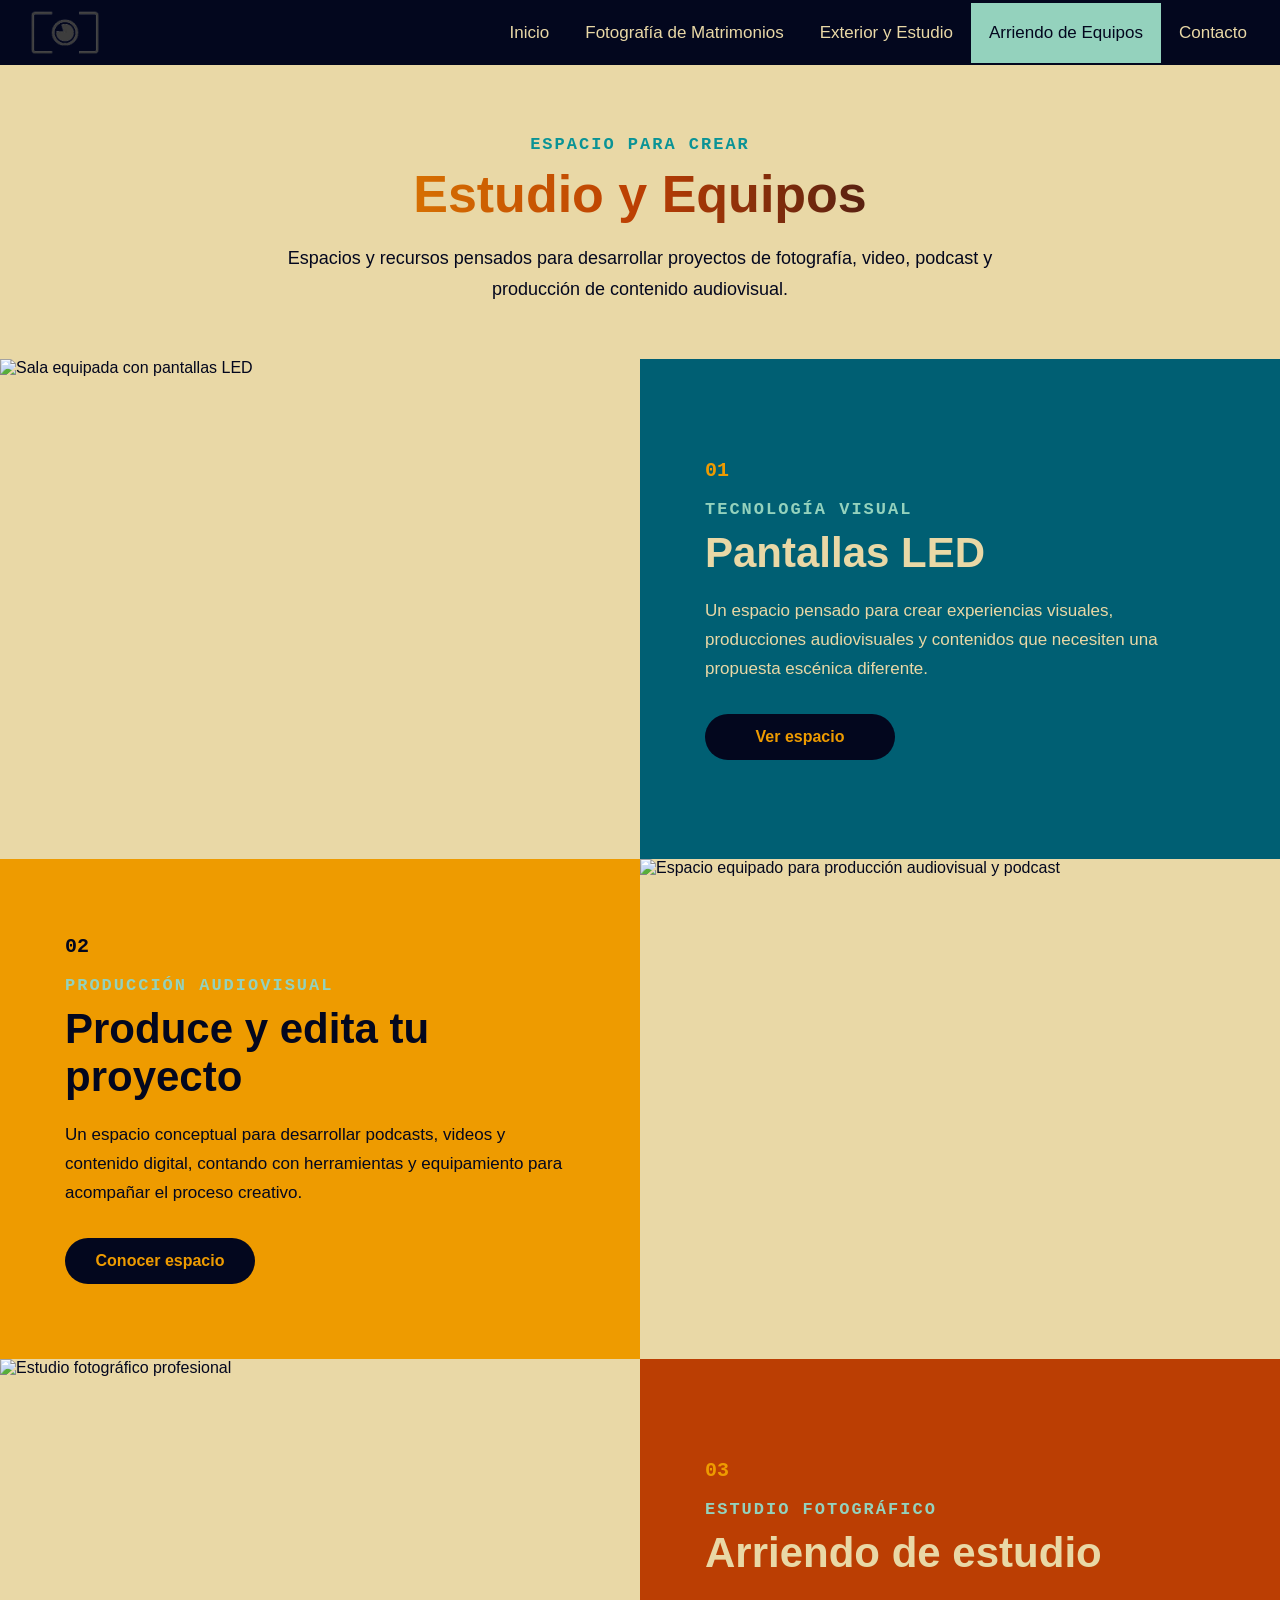
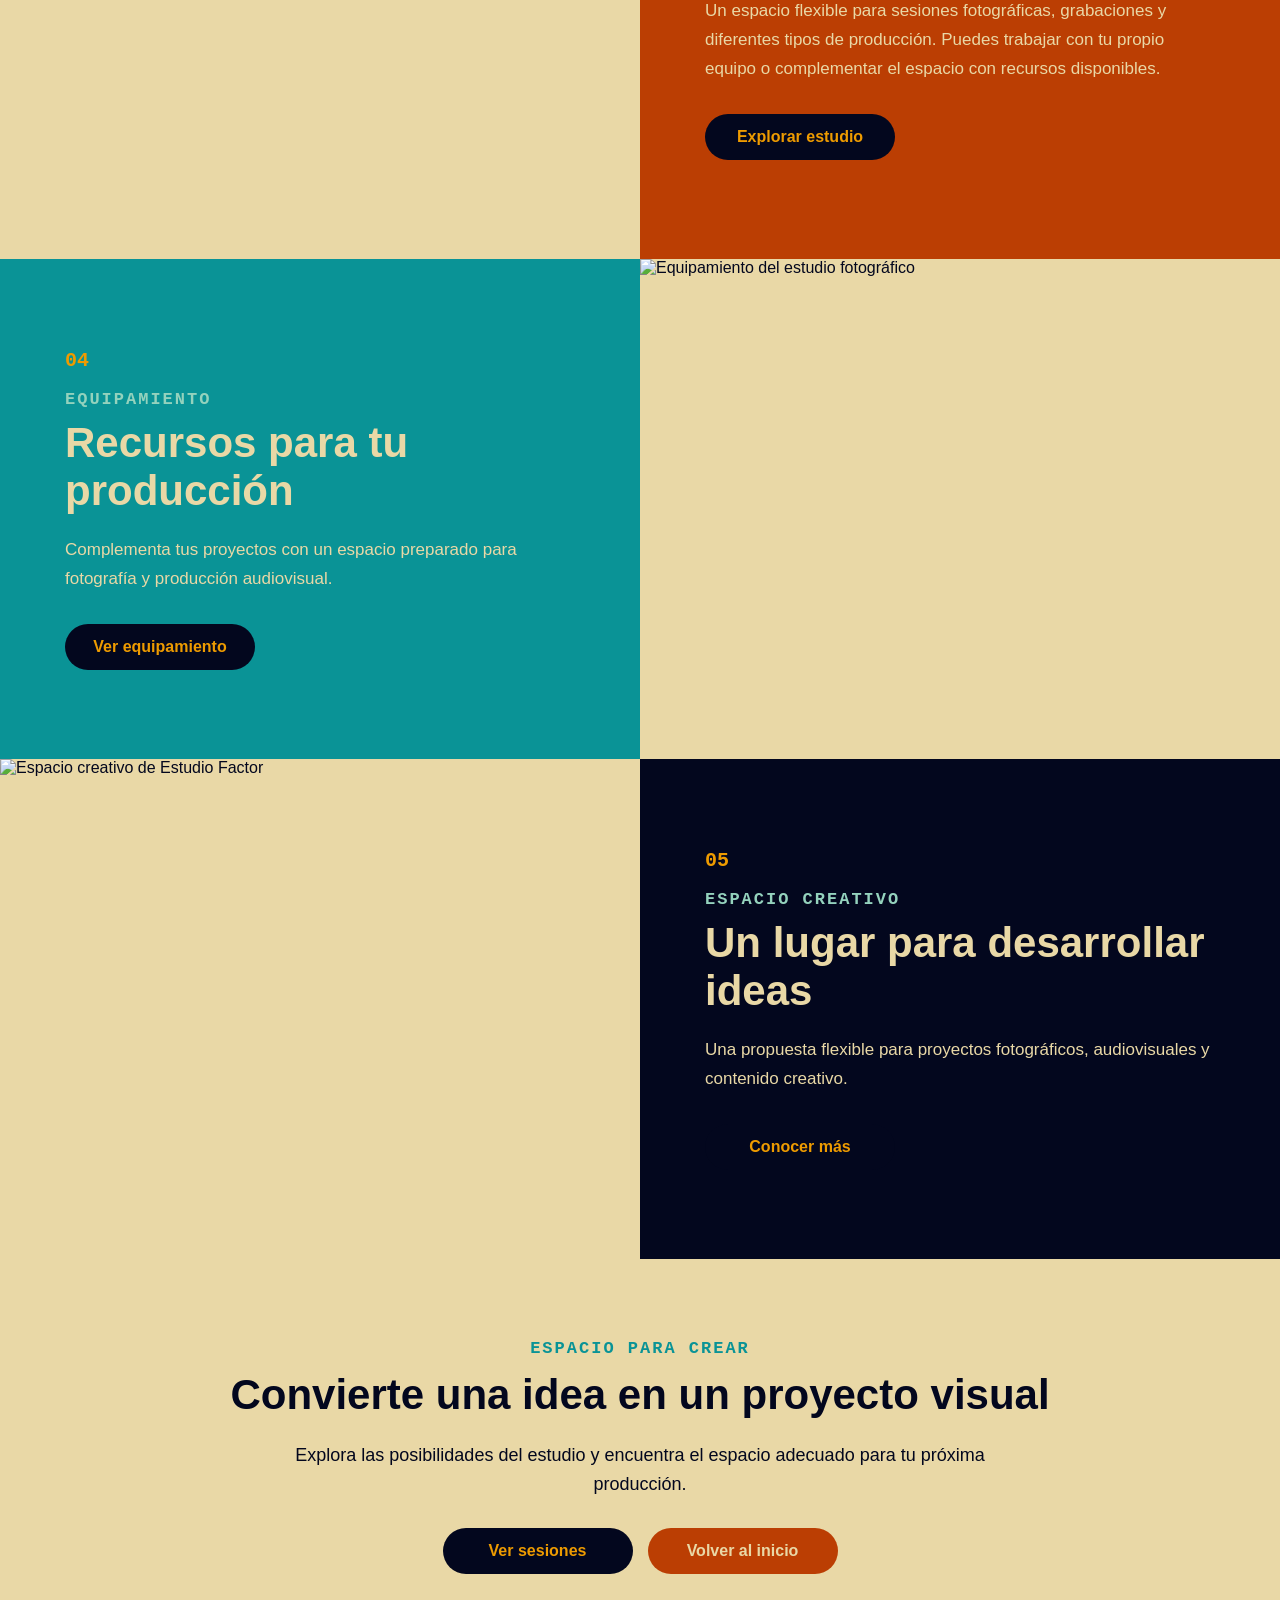
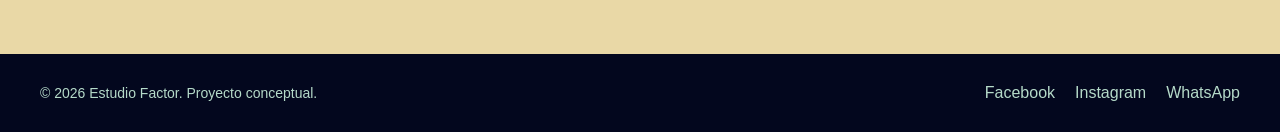
==== arriendo.html @ 2be80411 "Add files via upload" ====
<!DOCTYPE html>
<html lang="es">
<head>
    <meta charset="UTF-8">
    <meta name="viewport" content="width=device-width, initial-scale=1.0">
    <meta name="description" content="Arriendo de estudio, pantallas LED y equipamiento para fotografía y producción audiovisual de Estudio Factor.">
    <title>Estudio y Equipos | Estudio Factor</title>

    <link rel="icon" type="image/svg+xml" href="favicon.svg">

    <!-- Open Graph -->
    <meta property="og:title" content="Estudio y Equipos | Estudio Factor">
    <meta property="og:description" content="Pantallas LED, estudio fotográfico y equipamiento para tu producción audiovisual.">
    <meta property="og:image" content="og-image.jpg">
    <meta property="og:type" content="website">
    <meta property="og:locale" content="es_CL">

    <link rel="stylesheet" href="arriendo.css">
    <script src="function.js" defer></script>
</head>
<body>

    <!-- Barra de navegación -->
    <header>
        <nav class="navbar" id="myNavbar" aria-label="Navegación principal">

            <a href="index.html" class="logo" aria-label="Ir al inicio">
                <img class="lo" src="logoPhoto.png" alt="Logo de Estudio Factor">
            </a>

            <div class="nav-links">
                <a href="index.html">Inicio</a>
                <a href="matrimonio.html">Fotografía de Matrimonios</a>
                <a href="exterior.html">Exterior y Estudio</a>
                <a href="arriendo.html" class="active">Arriendo de Equipos</a>
                <a href="contacto.html">Contacto</a>
            </div>

            <button
                class="menu-toggle"
                id="menuToggle"
                type="button"
                aria-label="Abrir menú de navegación"
                aria-controls="myNavbar"
                aria-expanded="false"
            >
                ☰
            </button>

        </nav>
    </header>


    <!-- Contenido principal -->
    <main>

        <!-- Presentación -->
        <section class="intro">
            <p class="eyebrow">ESPACIO PARA CREAR</p>
            <h1>Estudio y Equipos</h1>
            <p class="descripcion">
                Espacios y recursos pensados para desarrollar
                proyectos de fotografía, video, podcast y
                producción de contenido audiovisual.
            </p>
        </section>


        <!-- Servicios -->
        <section class="servicios-estudio" aria-label="Servicios de estudio y equipamiento">

            <!-- Pantallas LED -->
            <article class="servicio-estudio">

                <div class="servicio-imagen">
                    <img src="estudio/Estudio2.jpg" alt="Sala equipada con pantallas LED" loading="lazy">
                </div>

                <div class="servicio-contenido">
                    <span class="numero">01</span>
                    <p class="eyebrow">TECNOLOGÍA VISUAL</p>
                    <h2>Pantallas LED</h2>
                    <p>
                        Un espacio pensado para crear experiencias
                        visuales, producciones audiovisuales y
                        contenidos que necesiten una propuesta
                        escénica diferente.
                    </p>
                    <a href="#" class="boton">Ver espacio</a>
                </div>

            </article>


            <!-- Producción -->
            <article class="servicio-estudio servicio-invertido">

                <div class="servicio-imagen">
                    <img src="estudio/Estudio5.jpg" alt="Espacio equipado para producción audiovisual y podcast" loading="lazy">
                </div>

                <div class="servicio-contenido">
                    <span class="numero">02</span>
                    <p class="eyebrow">PRODUCCIÓN AUDIOVISUAL</p>
                    <h2>Produce y edita tu proyecto</h2>
                    <p>
                        Un espacio conceptual para desarrollar
                        podcasts, videos y contenido digital,
                        contando con herramientas y equipamiento
                        para acompañar el proceso creativo.
                    </p>
                    <a href="#" class="boton">Conocer espacio</a>
                </div>

            </article>


            <!-- Estudio -->
            <article class="servicio-estudio">

                <div class="servicio-imagen">
                    <img src="estudio/Estudio6.jpg" alt="Estudio fotográfico profesional" loading="lazy">
                </div>

                <div class="servicio-contenido">
                    <span class="numero">03</span>
                    <p class="eyebrow">ESTUDIO FOTOGRÁFICO</p>
                    <h2>Arriendo de estudio</h2>
                    <p>
                        Un espacio flexible para sesiones
                        fotográficas, grabaciones y diferentes
                        tipos de producción. Puedes trabajar con
                        tu propio equipo o complementar el espacio
                        con recursos disponibles.
                    </p>
                    <a href="#" class="boton">Explorar estudio</a>
                </div>

            </article>


            <!-- Equipamiento -->
            <article class="servicio-estudio servicio-invertido">

                <div class="servicio-imagen">
                    <img src="estudio/Estudio8.jpg" alt="Equipamiento del estudio fotográfico" loading="lazy">
                </div>

                <div class="servicio-contenido">
                    <span class="numero">04</span>
                    <p class="eyebrow">EQUIPAMIENTO</p>
                    <h2>Recursos para tu producción</h2>
                    <p>
                        Complementa tus proyectos con un espacio
                        preparado para fotografía y producción
                        audiovisual.
                    </p>
                    <a href="#" class="boton">Ver equipamiento</a>
                </div>

            </article>


            <!-- Espacio -->
            <article class="servicio-estudio">

                <div class="servicio-imagen">
                    <img src="estudio/Estudio9.jpg" alt="Espacio creativo de Estudio Factor" loading="lazy">
                </div>

                <div class="servicio-contenido">
                    <span class="numero">05</span>
                    <p class="eyebrow">ESPACIO CREATIVO</p>
                    <h2>Un lugar para desarrollar ideas</h2>
                    <p>
                        Una propuesta flexible para proyectos
                        fotográficos, audiovisuales y contenido
                        creativo.
                    </p>
                    <a href="#" class="boton">Conocer más</a>
                </div>

            </article>

        </section>


        <!-- Sección final -->
        <section class="contacto">

            <p class="eyebrow">ESPACIO PARA CREAR</p>
            <h2>Convierte una idea en un proyecto visual</h2>
            <p>
                Explora las posibilidades del estudio y encuentra
                el espacio adecuado para tu próxima producción.
            </p>

            <div class="contacto-botones">
                <a href="exterior.html" class="boton">Ver sesiones</a>
                <a href="index.html" class="boton boton-secundario">Volver al inicio</a>
            </div>

        </section>

    </main>


    <!-- Footer -->
    <footer>
        <div class="footer-content">

            <p>© 2026 Estudio Factor. Proyecto conceptual.</p>

            <nav aria-label="Redes sociales">
                <ul class="social">
                    <li><a href="#">Facebook</a></li>
                    <li><a href="#">Instagram</a></li>
                    <li><a href="#">WhatsApp</a></li>
                </ul>
            </nav>

        </div>
    </footer>


    <!-- Botón volver arriba -->
    <button id="backToTop" class="back-to-top" type="button" aria-label="Volver al inicio">
        ↑
    </button>

</body>
</html>
---- arriendo.css ----
/* Variables de color compartidas */
@import url("variables.css");

/* Configuración general */
*,
*::before,
*::after {
    margin: 0;
    padding: 0;
    box-sizing: border-box;
}

html {
    scroll-behavior: smooth;
}

body {
    font-family: Arial, sans-serif;
    background-color: var(--color-cream);
    color: var(--color-dark);
}


/* Barra de navegación */
.navbar {
    width: 100%;
    min-height: 65px;
    background-color: var(--color-dark);
    display: flex;
    align-items: center;
    padding: 0 15px;
    position: relative;
    z-index: 1000;
}

.logo {
    display: flex;
    align-items: center;
    padding: 8px 15px;
    text-decoration: none;
}

.lo {
    width: 70px;
    height: auto;
    object-fit: contain;
}

.nav-links {
    display: flex;
    align-items: center;
    margin-left: auto;
}

.nav-links a {
    display: block;
    color: var(--color-cream);
    text-align: center;
    padding: 20px 18px;
    text-decoration: none;
    font-size: 17px;
    transition: 0.3s ease;
}

.nav-links a:hover {
    background-color: var(--color-orange);
    color: var(--color-dark);
}

.nav-links a.active {
    background-color: var(--color-teal-light);
    color: var(--color-dark);
}

.menu-toggle {
    display: none;
    background: none;
    border: none;
    color: var(--color-cream);
    font-size: 28px;
    cursor: pointer;
    padding: 10px;
}


/* Presentación */
.intro {
    max-width: 900px;
    margin: 0 auto;
    padding: 70px 25px 55px;
    text-align: center;
}

.eyebrow {
    color: var(--color-teal);
    font-family: "Courier New", monospace;
    font-size: 17px;
    font-weight: bold;
    letter-spacing: 2px;
    margin-bottom: 12px;
}

.intro h1 {
    margin-bottom: 20px;
    font-size: 52px;
    line-height: 1.1;
    font-weight: bold;
    background: linear-gradient(to right, var(--color-orange), var(--color-rust), var(--color-dark));
    -webkit-background-clip: text;
    -webkit-text-fill-color: transparent;
}

.descripcion {
    max-width: 750px;
    margin: 0 auto;
    font-size: 18px;
    line-height: 1.7;
    color: var(--color-dark);
}


/* Servicios */
.servicios-estudio {
    width: 100%;
}

.servicio-estudio {
    width: 100%;
    min-height: 500px;
    display: flex;
    align-items: stretch;
}

.servicio-imagen {
    width: 50%;
    overflow: hidden;
}

.servicio-imagen img {
    display: block;
    width: 100%;
    height: 100%;
    min-height: 500px;
    object-fit: cover;
    transition: transform 0.6s ease;
}

.servicio-estudio:hover .servicio-imagen img {
    transform: scale(1.05);
}

.servicio-contenido {
    width: 50%;
    padding: 65px;
    display: flex;
    flex-direction: column;
    justify-content: center;
    align-items: flex-start;
    background-color: var(--color-blue);
    color: var(--color-cream);
}

/* Alternancia de colores por bloque */
.servicio-estudio:nth-child(2) .servicio-contenido {
    background-color: var(--color-orange);
    color: var(--color-dark);
}

.servicio-estudio:nth-child(3) .servicio-contenido {
    background-color: var(--color-rust);
    color: var(--color-cream);
}

.servicio-estudio:nth-child(4) .servicio-contenido {
    background-color: var(--color-teal);
    color: var(--color-cream);
}

.servicio-estudio:nth-child(5) .servicio-contenido {
    background-color: var(--color-dark);
    color: var(--color-cream);
}

.servicio-invertido {
    flex-direction: row-reverse;
}

.numero {
    display: inline-block;
    margin-bottom: 18px;
    color: var(--color-orange);
    font-family: "Courier New", monospace;
    font-size: 20px;
    font-weight: bold;
}

/* Ajustar número en fondo naranja */
.servicio-estudio:nth-child(2) .numero {
    color: var(--color-dark);
}

.servicio-contenido .eyebrow {
    color: var(--color-teal-light);
    margin-bottom: 10px;
}

.servicio-contenido h2 {
    max-width: 600px;
    margin-bottom: 20px;
    font-size: 42px;
    line-height: 1.15;
}

.servicio-contenido > p:not(.eyebrow) {
    max-width: 600px;
    margin-bottom: 30px;
    font-size: 17px;
    line-height: 1.7;
}


/* Botones */
.boton {
    display: inline-block;
    min-width: 190px;
    padding: 14px 28px;
    background-color: var(--color-dark);
    color: var(--color-orange);
    text-decoration: none;
    text-align: center;
    font-size: 16px;
    font-weight: bold;
    border-radius: 25px;
    transition: background-color 0.3s ease, color 0.3s ease, transform 0.3s ease;
}

.boton:hover {
    background-color: var(--color-orange);
    color: var(--color-dark);
    transform: translateY(-4px);
}

/* Botón sobre fondo naranja */
.servicio-estudio:nth-child(2) .boton {
    background-color: var(--color-dark);
    color: var(--color-orange);
}

.servicio-estudio:nth-child(2) .boton:hover {
    background-color: var(--color-blue);
    color: var(--color-cream);
}


/* Contacto */
.contacto {
    width: 100%;
    padding: 80px 25px;
    background-color: var(--color-cream);
    color: var(--color-dark);
    text-align: center;
}

.contacto h2 {
    max-width: 850px;
    margin: 0 auto 20px;
    font-size: 42px;
    line-height: 1.2;
}

.contacto > p:not(.eyebrow) {
    max-width: 700px;
    margin: 0 auto 30px;
    font-size: 18px;
    line-height: 1.6;
}

.contacto-botones {
    display: flex;
    justify-content: center;
    align-items: center;
    gap: 15px;
    flex-wrap: wrap;
}

.boton-secundario {
    background-color: var(--color-rust);
    color: var(--color-cream);
}

.boton-secundario:hover {
    background-color: var(--color-dark);
    color: var(--color-orange);
}


/* Footer */
footer {
    width: 100%;
    background-color: var(--color-dark);
    padding: 30px 20px;
}

.footer-content {
    max-width: 1200px;
    margin: 0 auto;
    display: flex;
    justify-content: space-between;
    align-items: center;
    gap: 20px;
}

.footer-content p {
    color: var(--color-footer-text);
    font-size: 14px;
}

.social {
    display: flex;
    gap: 20px;
    list-style: none;
}

.social li a {
    display: inline-block;
    color: var(--color-footer-text);
    text-decoration: none;
    transition: color 0.3s ease, transform 0.3s ease;
}

.social li a:hover {
    color: var(--color-orange);
    transform: translateY(-4px);
}


/* Botón volver arriba */
.back-to-top {
    position: fixed;
    right: 25px;
    bottom: 25px;
    width: 50px;
    height: 50px;
    border: none;
    border-radius: 50%;
    background-color: var(--color-dark);
    color: var(--color-orange);
    font-size: 24px;
    cursor: pointer;
    display: flex;
    align-items: center;
    justify-content: center;
    opacity: 0;
    visibility: hidden;
    transform: translateY(15px);
    transition: opacity 0.3s ease, visibility 0.3s ease, transform 0.3s ease, background-color 0.3s ease;
    z-index: 5000;
}

.back-to-top.show {
    opacity: 1;
    visibility: visible;
    transform: translateY(0);
}

.back-to-top:hover {
    background-color: var(--color-orange);
    color: var(--color-dark);
    transform: translateY(-4px);
}


/* Tablet */
@media screen and (max-width: 1000px) {

    .nav-links a {
        padding: 18px 12px;
        font-size: 15px;
    }

    .intro h1 {
        font-size: 45px;
    }

    .servicio-contenido {
        padding: 45px;
    }

    .servicio-contenido h2 {
        font-size: 35px;
    }

    .servicio-contenido > p:not(.eyebrow) {
        font-size: 16px;
    }

}


/* Celular */
@media screen and (max-width: 768px) {

    /* Navegación */
    .navbar {
        min-height: 65px;
        padding: 0 10px;
    }

    .lo {
        width: 65px;
    }

    .menu-toggle {
        display: block;
        margin-left: auto;
    }

    .nav-links {
        display: none;
        position: absolute;
        top: 65px;
        left: 0;
        width: 100%;
        background-color: var(--color-dark);
        flex-direction: column;
    }

    .nav-links.responsive {
        display: flex;
    }

    .nav-links a {
        width: 100%;
        padding: 16px;
        text-align: center;
        border-top: 1px solid rgba(255, 255, 255, 0.08);
    }

    /* Presentación */
    .intro {
        padding: 45px 20px 35px;
    }

    .eyebrow {
        font-size: 14px;
        letter-spacing: 1.5px;
    }

    .intro h1 {
        font-size: 36px;
        line-height: 1.15;
    }

    .descripcion {
        font-size: 16px;
        line-height: 1.6;
    }

    /* Servicios */
    .servicio-estudio,
    .servicio-invertido {
        flex-direction: column;
        min-height: auto;
    }

    .servicio-imagen {
        width: 100%;
        height: 350px;
    }

    .servicio-imagen img {
        width: 100%;
        height: 350px;
        min-height: 0;
    }

    .servicio-contenido {
        width: 100%;
        padding: 45px 25px;
    }

    .servicio-contenido h2 {
        font-size: 32px;
    }

    .servicio-contenido > p:not(.eyebrow) {
        font-size: 16px;
        line-height: 1.6;
    }

    /* Contacto */
    .contacto {
        padding: 60px 20px;
    }

    .contacto h2 {
        font-size: 31px;
    }

    .contacto > p:not(.eyebrow) {
        font-size: 16px;
    }

    .contacto-botones {
        flex-direction: column;
    }

    .contacto .boton {
        width: 100%;
        max-width: 300px;
    }

    /* Footer */
    .footer-content {
        flex-direction: column;
        text-align: center;
    }

}


/* Celulares pequeños */
@media screen and (max-width: 400px) {

    .intro {
        padding: 40px 15px 25px;
    }

    .intro h1 {
        font-size: 30px;
    }

    .descripcion {
        font-size: 15px;
    }

    .servicio-imagen,
    .servicio-imagen img {
        height: 280px;
    }

    .servicio-contenido {
        padding: 35px 20px;
    }

    .servicio-contenido h2 {
        font-size: 27px;
    }

    .servicio-contenido > p:not(.eyebrow) {
        font-size: 15px;
    }

    .numero {
        font-size: 17px;
    }

    .contacto h2 {
        font-size: 27px;
    }

    .boton {
        min-width: 0;
        padding: 12px 22px;
        font-size: 15px;
    }

}


/* Botón volver arriba en celular */
@media screen and (max-width: 600px) {

    .back-to-top {
        right: 15px;
        bottom: 15px;
        width: 45px;
        height: 45px;
        font-size: 21px;
    }

}
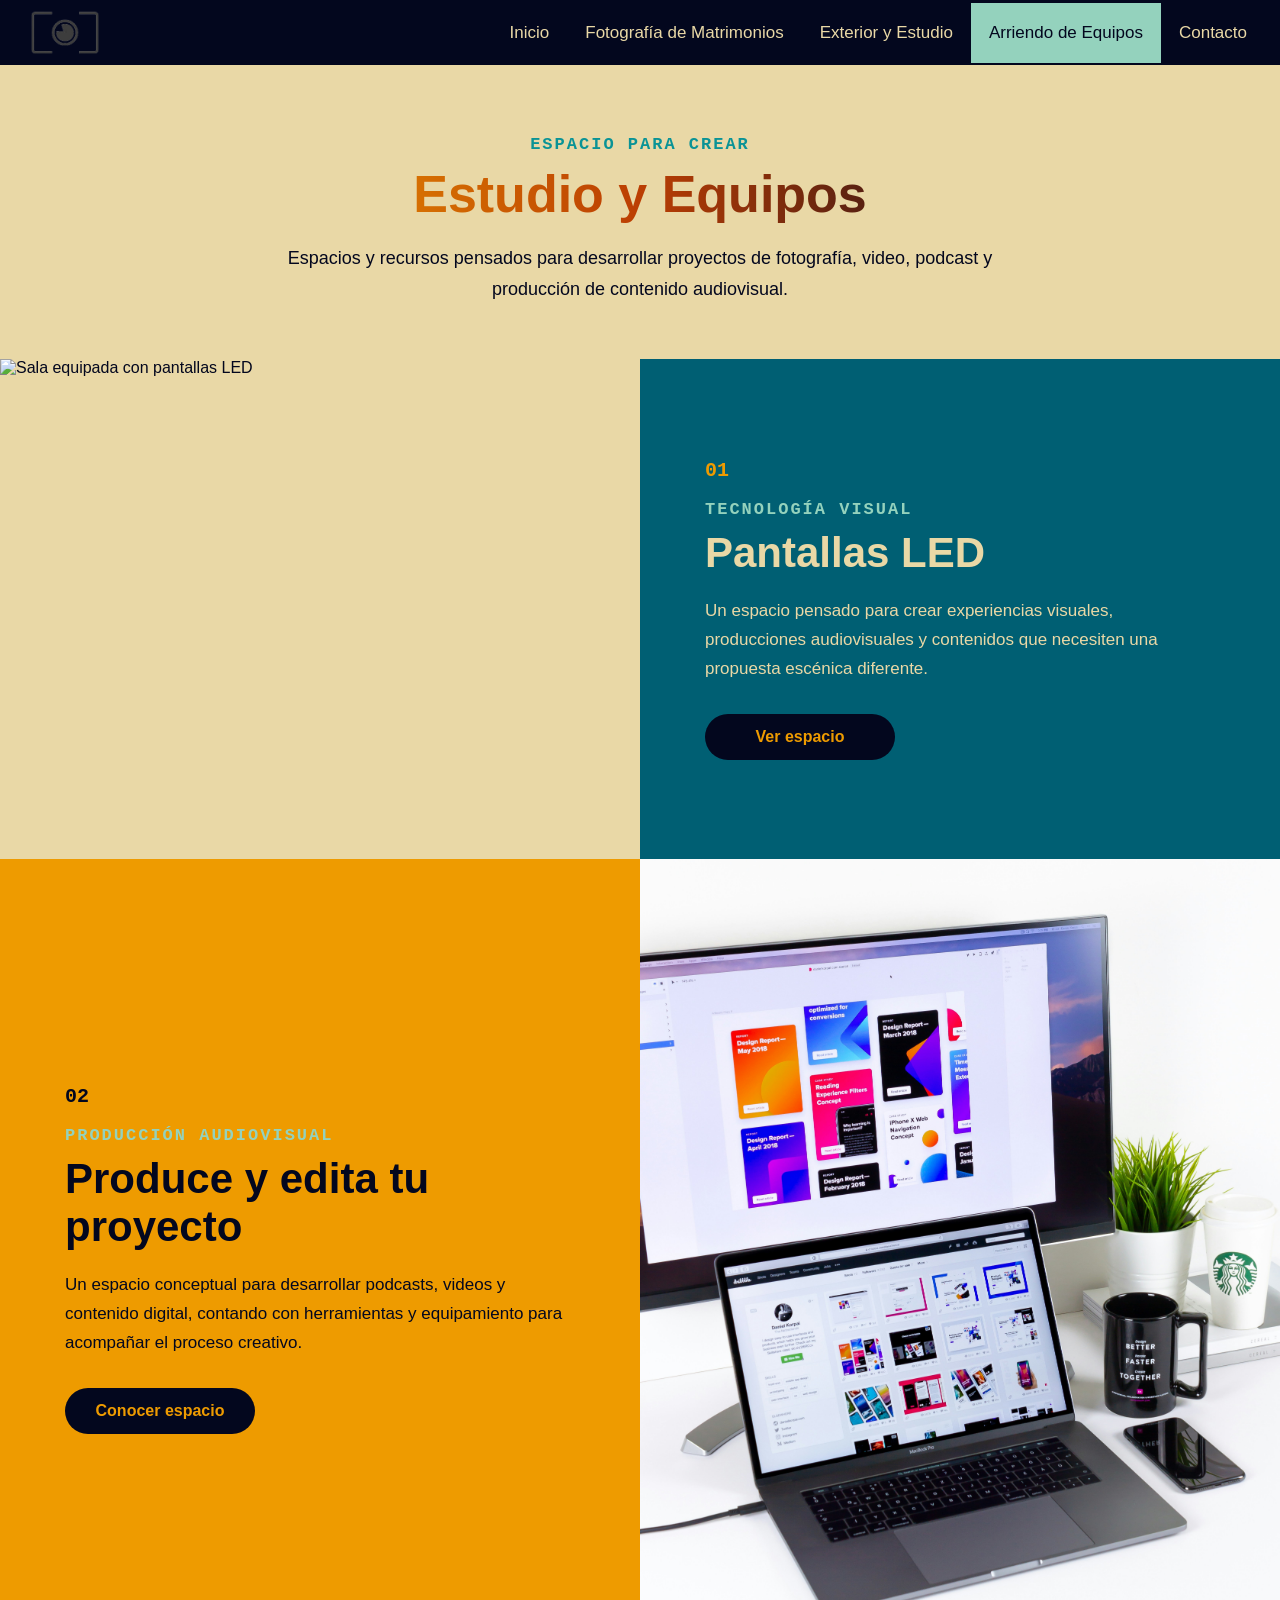
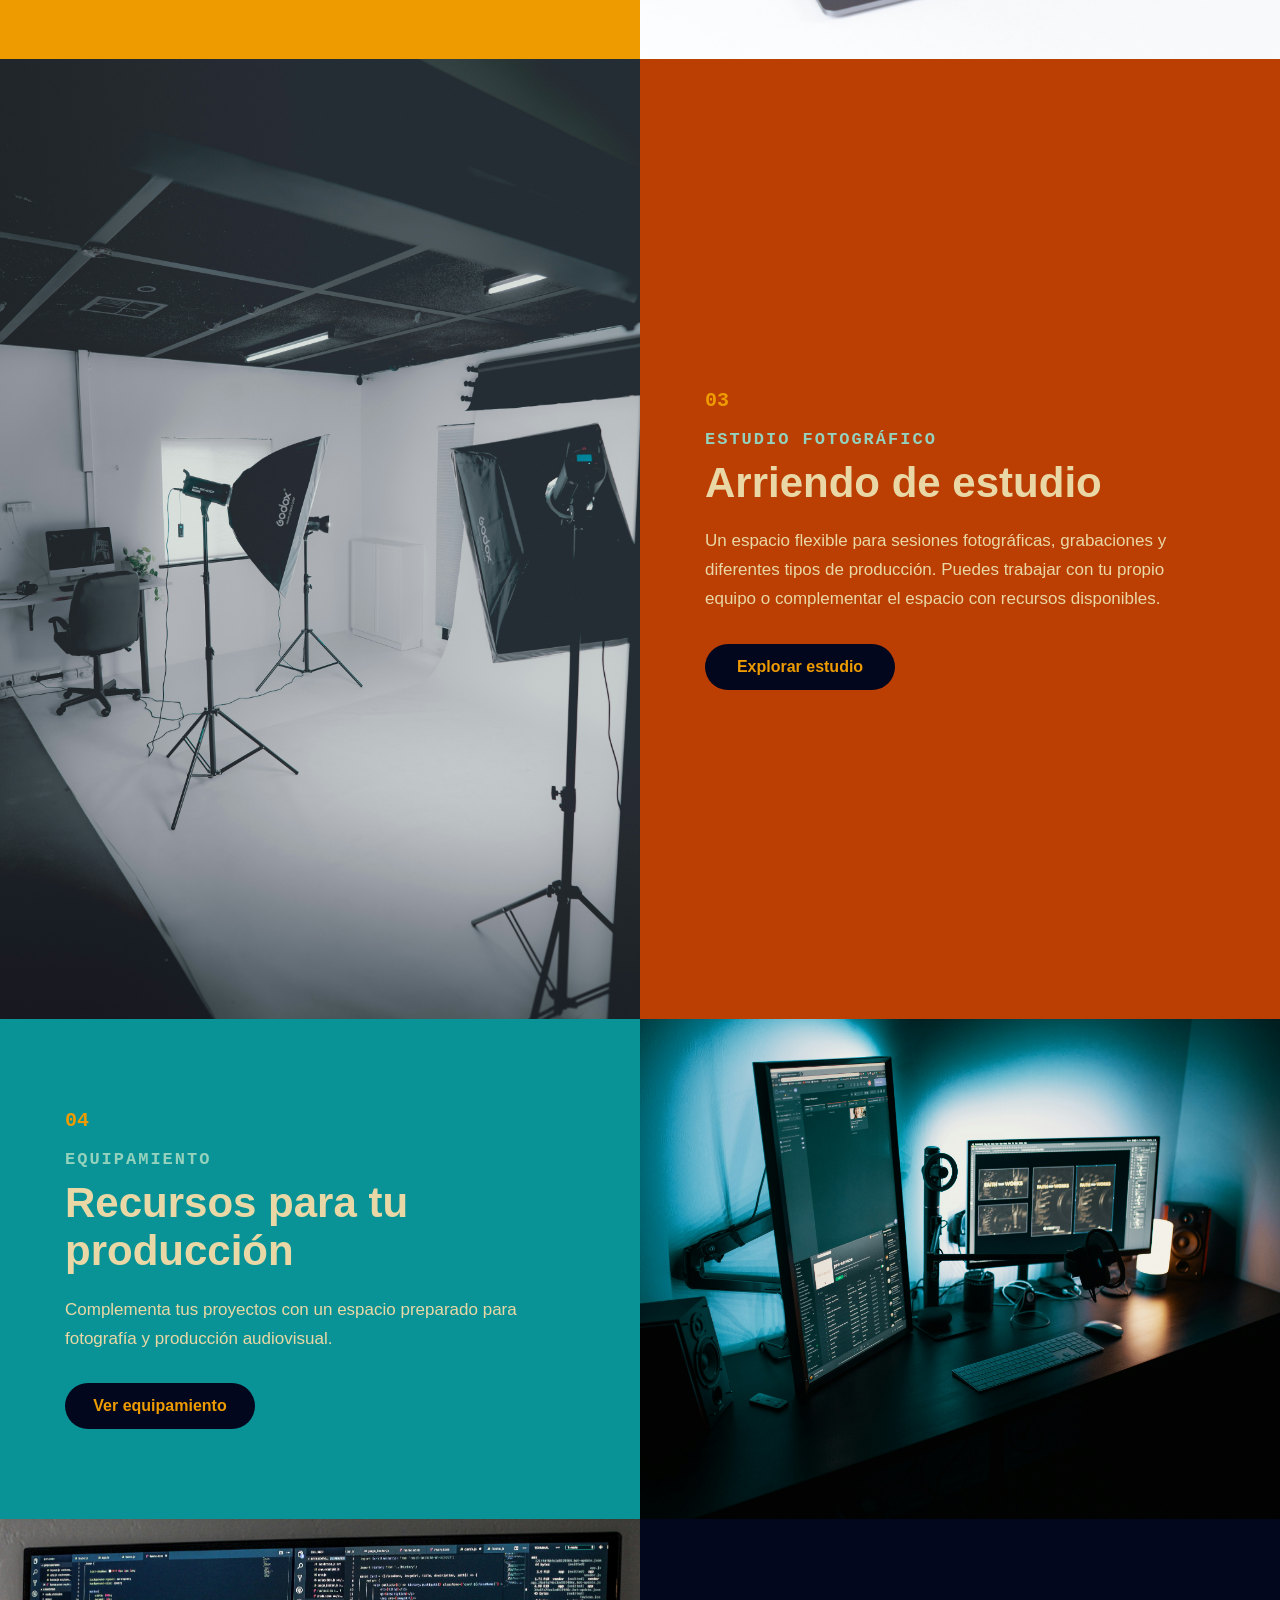
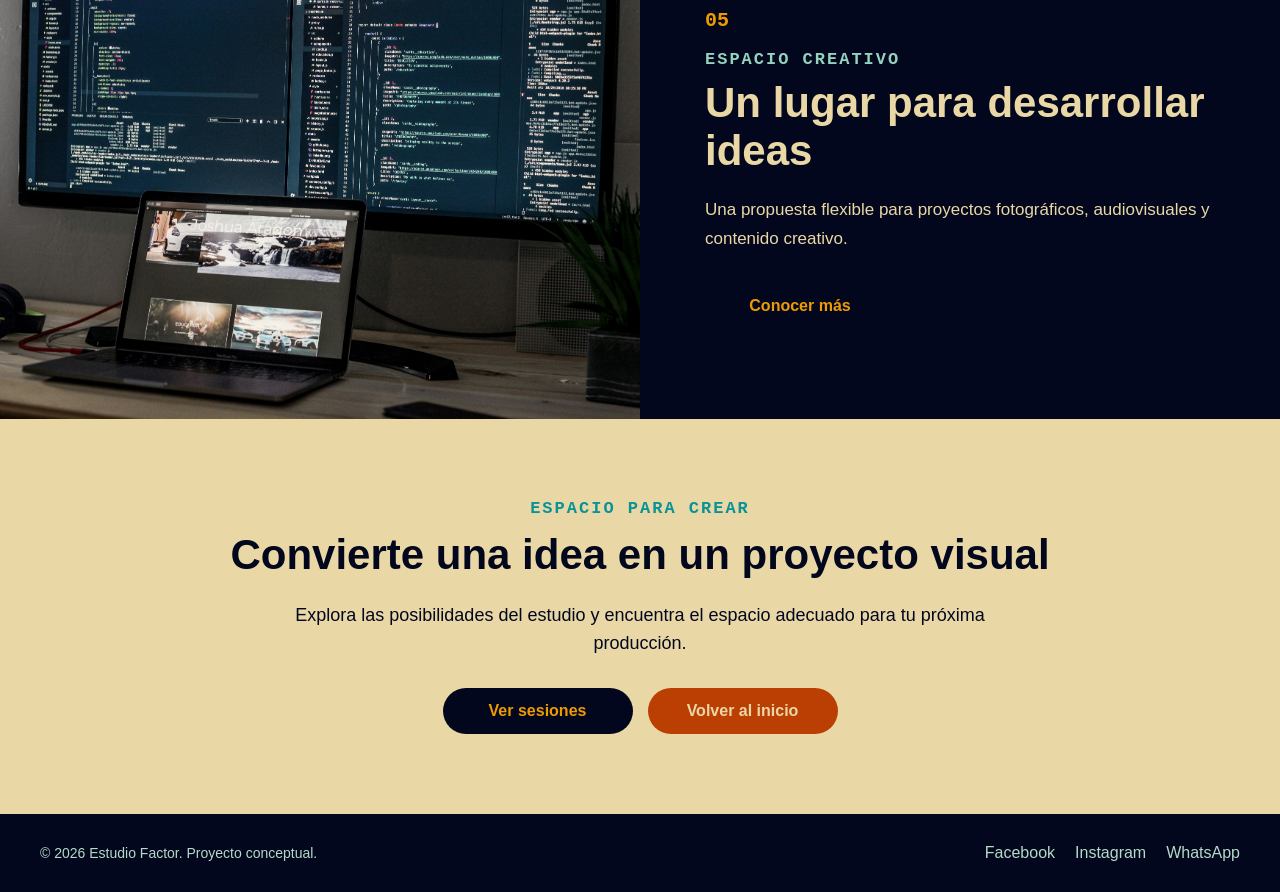
==== commit 535af7f2: "Correct link case for Contacto page" ====
--- a/arriendo.html
+++ b/arriendo.html
@@ -33,7 +33,7 @@
                 <a href="matrimonio.html">Fotografía de Matrimonios</a>
                 <a href="exterior.html">Exterior y Estudio</a>
                 <a href="arriendo.html" class="active">Arriendo de Equipos</a>
-                <a href="contacto.html">Contacto</a>
+                <a href="Contacto.html">Contacto</a>
             </div>
 
             <button
